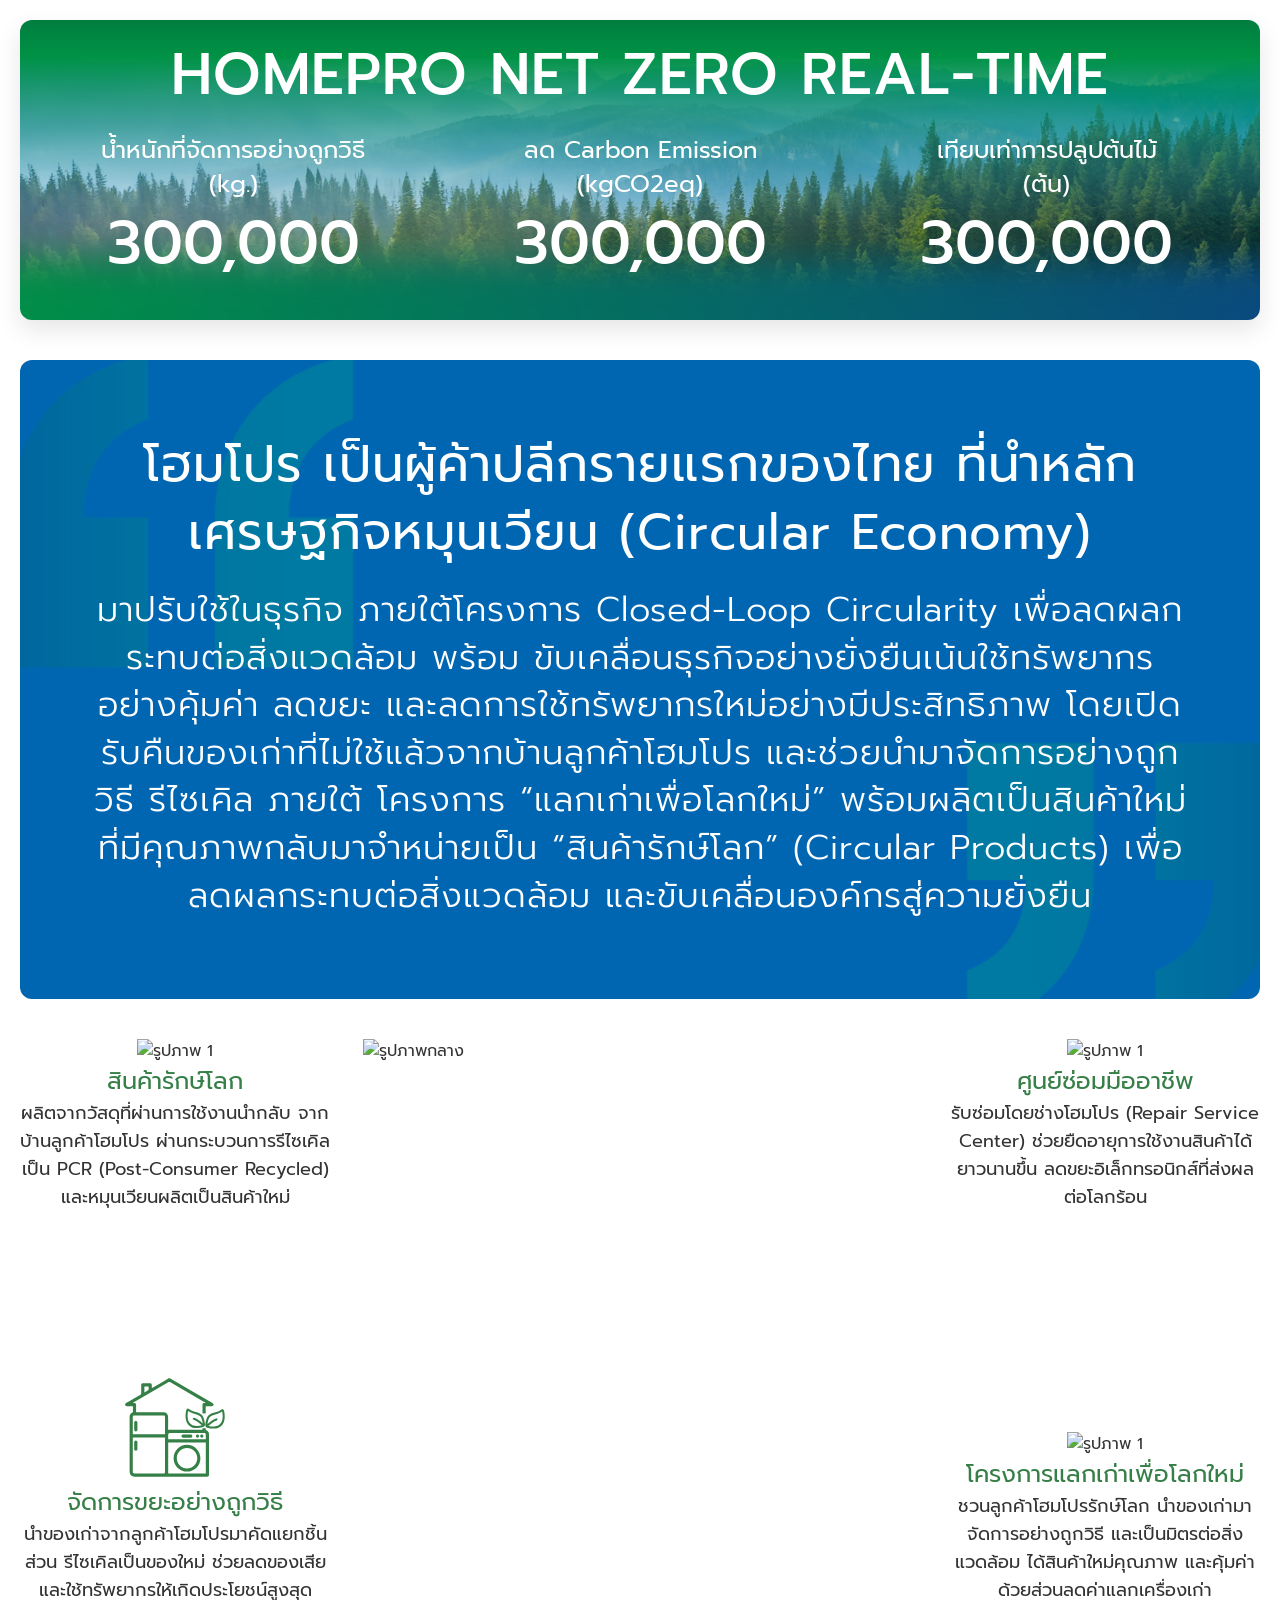
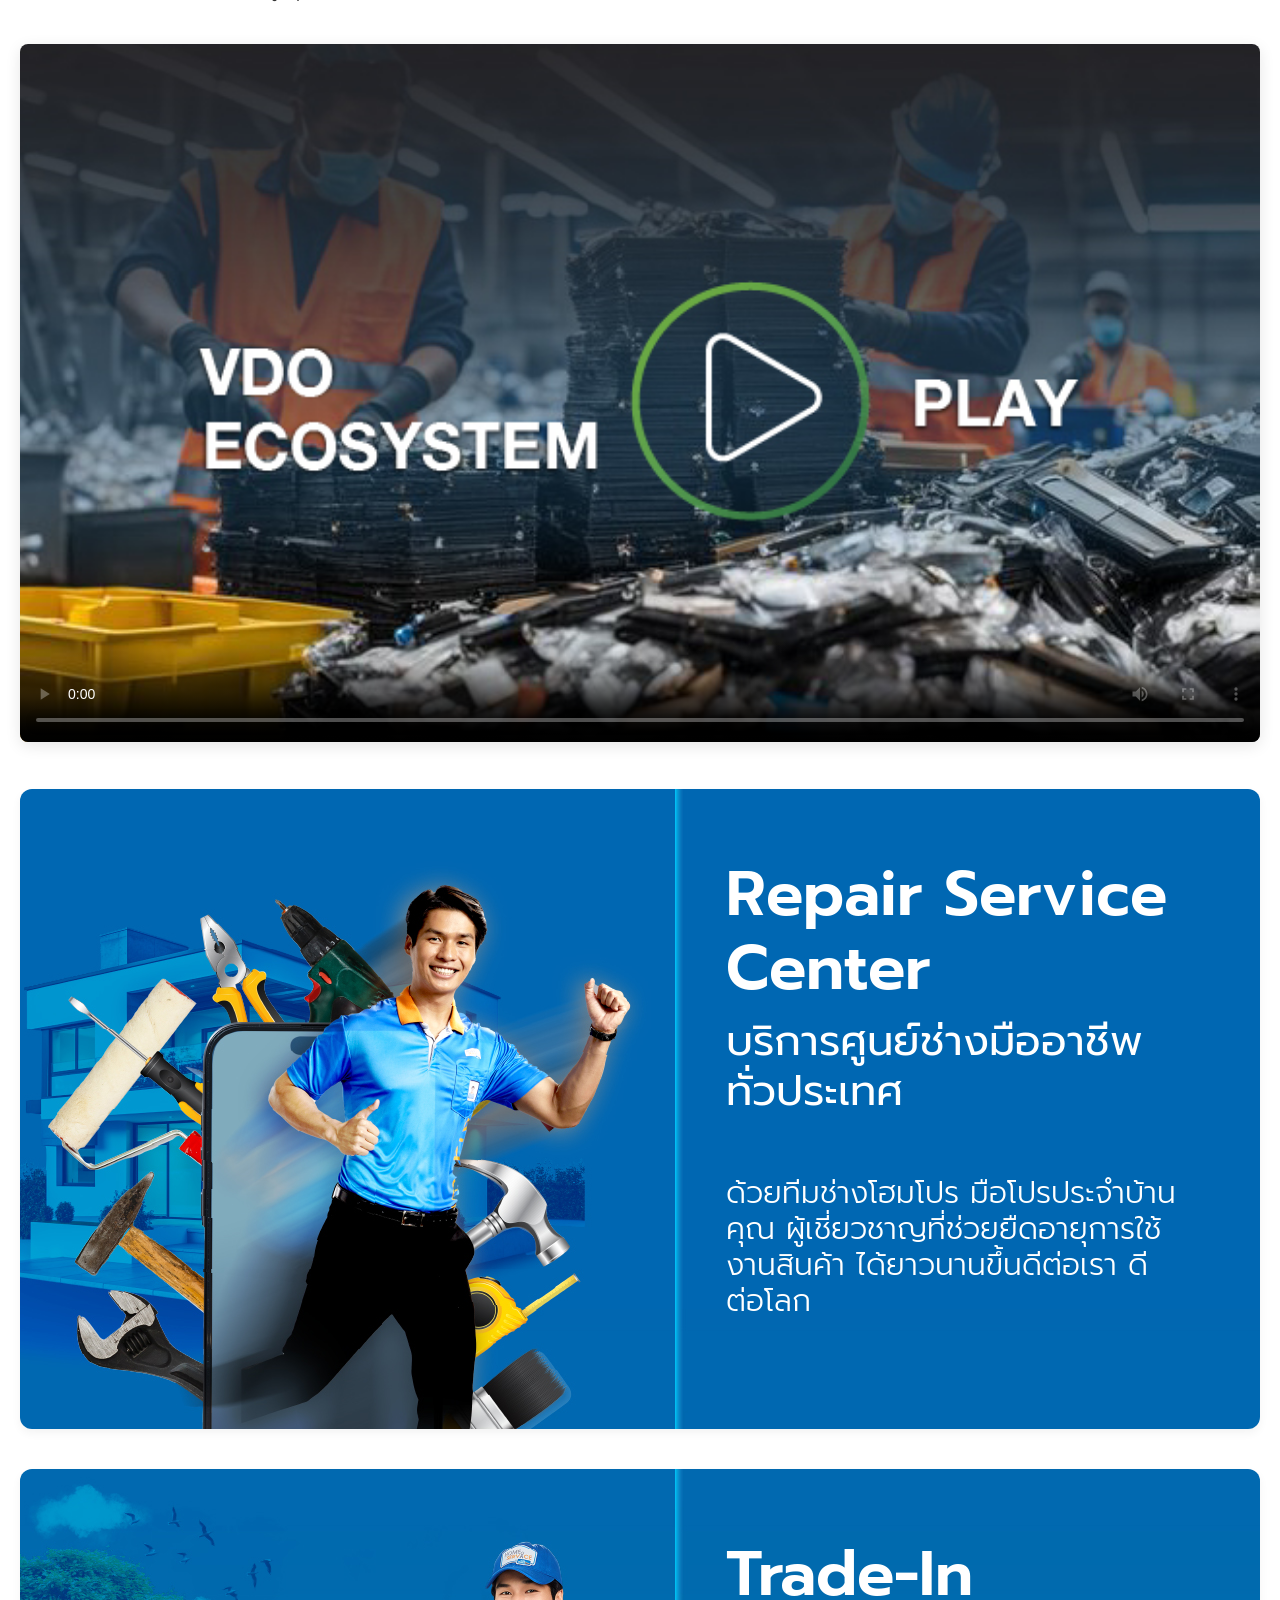
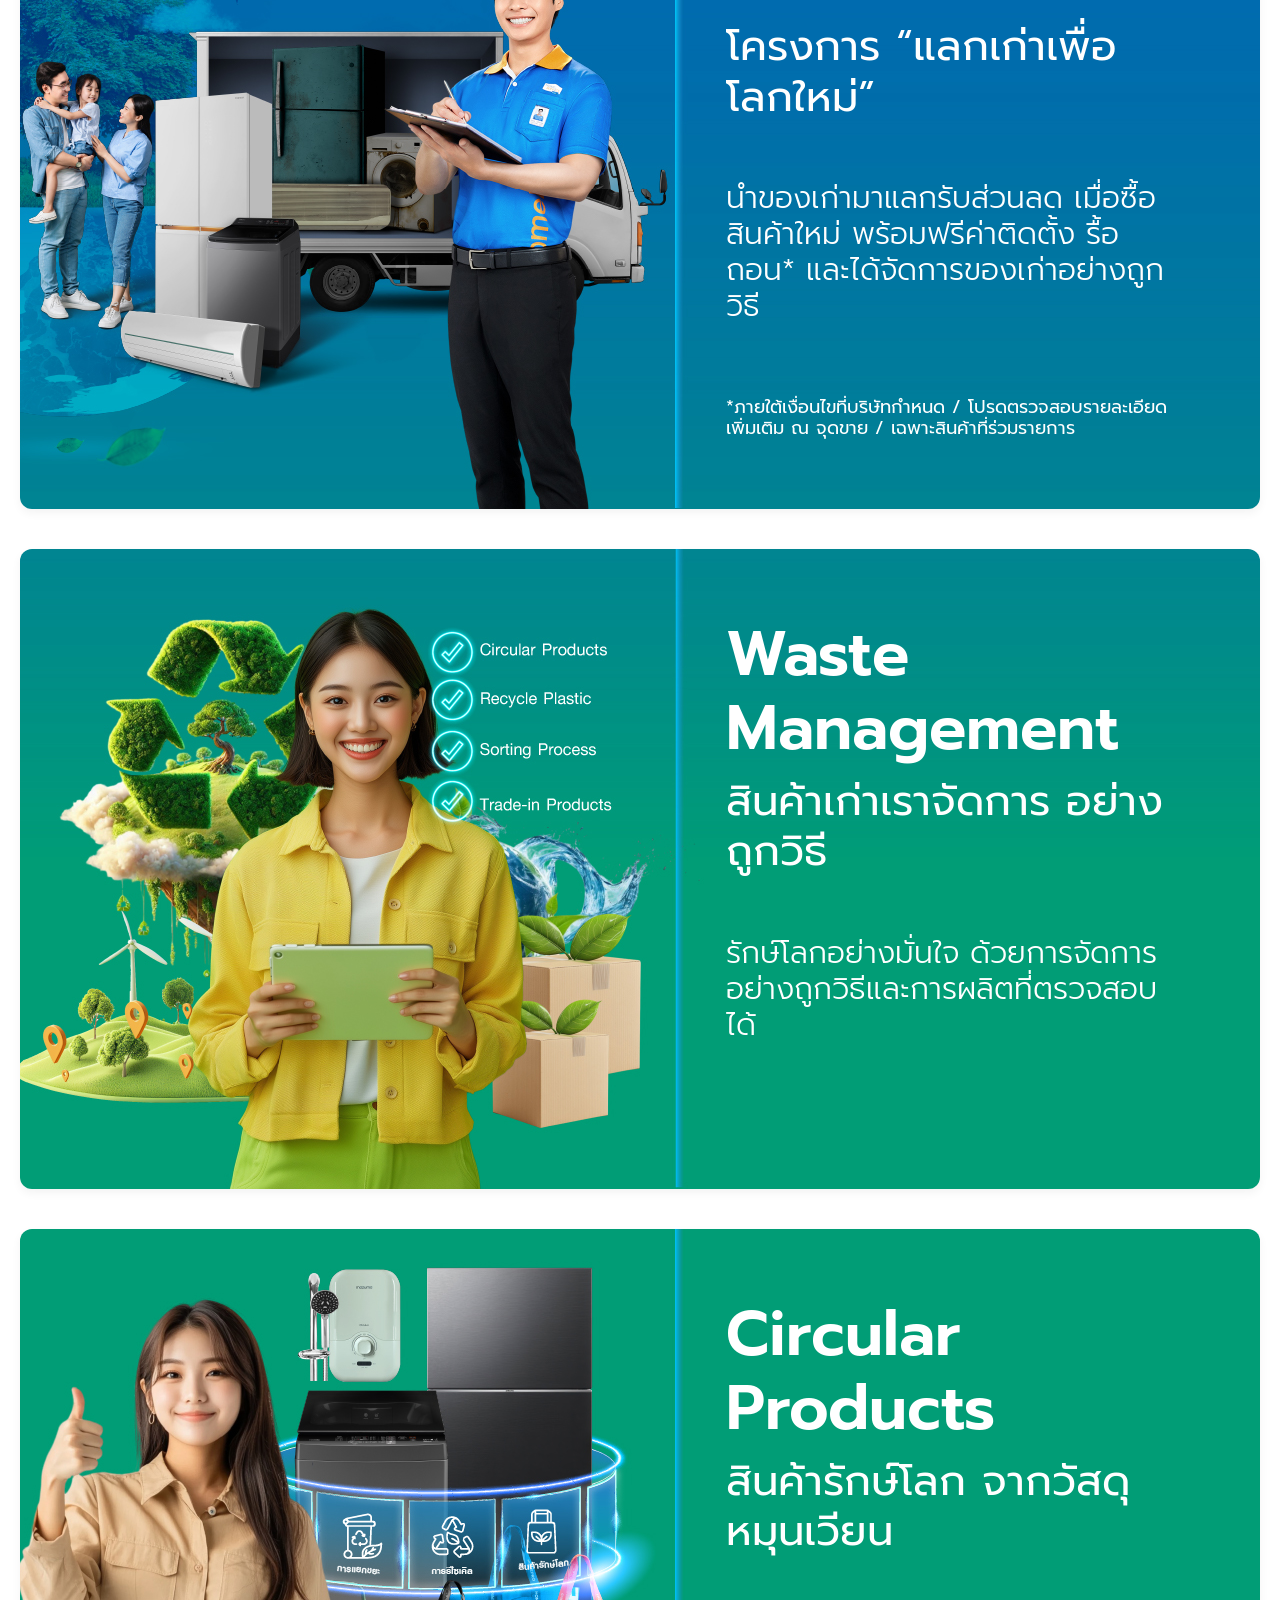
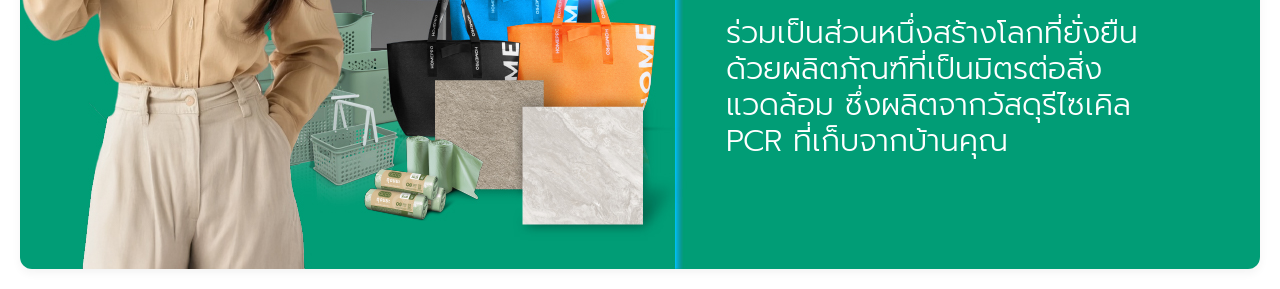
==== bk.html @ 8c9c13a5 "first commit" ====
<!DOCTYPE html>
<html lang="th">

<head>
    <meta charset="UTF-8">
    <meta name="viewport" content="width=device-width, initial-scale=1.0">
    <title>Circular Economy TH</title>
    <style>
        @font-face {
            font-family: 'Prompt';
            src: url('font/Prompt-Thin.ttf') format('truetype');
            font-weight: 100;
            font-style: normal;
        }

        @font-face {
            font-family: 'Prompt';
            src: url('font/Prompt-ThinItalic.ttf') format('truetype');
            font-weight: 100;
            font-style: italic;
        }

        @font-face {
            font-family: 'Prompt';
            src: url('font/Prompt-ExtraLight.ttf') format('truetype');
            font-weight: 200;
            font-style: normal;
        }

        @font-face {
            font-family: 'Prompt';
            src: url('font/Prompt-ExtraLightItalic.ttf') format('truetype');
            font-weight: 200;
            font-style: italic;
        }

        @font-face {
            font-family: 'Prompt';
            src: url('font/Prompt-Light.ttf') format('truetype');
            font-weight: 300;
            font-style: normal;
        }

        @font-face {
            font-family: 'Prompt';
            src: url('font/Prompt-LightItalic.ttf') format('truetype');
            font-weight: 300;
            font-style: italic;
        }

        @font-face {
            font-family: 'Prompt';
            src: url('font/Prompt-Regular.ttf') format('truetype');
            font-weight: 400;
            font-style: normal;
        }

        @font-face {
            font-family: 'Prompt';
            src: url('font/Prompt-Italic.ttf') format('truetype');
            font-weight: 400;
            font-style: italic;
        }

        @font-face {
            font-family: 'Prompt';
            src: url('font/Prompt-Medium.ttf') format('truetype');
            font-weight: 500;
            font-style: normal;
        }

        @font-face {
            font-family: 'Prompt';
            src: url('font/Prompt-MediumItalic.ttf') format('truetype');
            font-weight: 500;
            font-style: italic;
        }

        @font-face {
            font-family: 'Prompt';
            src: url('font/Prompt-SemiBold.ttf') format('truetype');
            font-weight: 600;
            font-style: normal;
        }

        @font-face {
            font-family: 'Prompt';
            src: url('font/Prompt-SemiBoldItalic.ttf') format('truetype');
            font-weight: 600;
            font-style: italic;
        }

        @font-face {
            font-family: 'Prompt';
            src: url('font/Prompt-Bold.ttf') format('truetype');
            font-weight: 700;
            font-style: normal;
        }

        @font-face {
            font-family: 'Prompt';
            src: url('font/Prompt-BoldItalic.ttf') format('truetype');
            font-weight: 700;
            font-style: italic;
        }

        @font-face {
            font-family: 'Prompt';
            src: url('font/Prompt-ExtraBold.ttf') format('truetype');
            font-weight: 800;
            font-style: normal;
        }

        @font-face {
            font-family: 'Prompt';
            src: url('font/Prompt-ExtraBoldItalic.ttf') format('truetype');
            font-weight: 800;
            font-style: italic;
        }

        @font-face {
            font-family: 'Prompt';
            src: url('font/Prompt-Black.ttf') format('truetype');
            font-weight: 900;
            font-style: normal;
        }

        @font-face {
            font-family: 'Prompt';
            src: url('font/Prompt-BlackItalic.ttf') format('truetype');
            font-weight: 900;
            font-style: italic;
        }

        /* Base Styles & Font */
        body {
            font-family: "Prompt", sans-serif;
            margin: 0;
            background-color: #fff;
            color: #333;
        }

        /* Global Container for Centering and Max Width */
        .global-container {
            max-width: 1280px;
            margin: 0 auto;
            padding: 20px;
            display: grid;
            gap: 40px;
        }

        /* General H2 Style (Applies to H2 elements) */
        h2 {
            color: #007bff;
            font-size: 2rem;
            margin-top: 0;
            border-bottom: 3px solid #007bff;
            padding-bottom: 10px;
            margin-bottom: 20px;
        }

        .section-1 {
            position: relative;
            height: 300px;
            border-radius: 12px;
            overflow: hidden;
            display: flex;
            align-items: center;
            justify-content: center;
            text-align: center;
            color: white;
            box-shadow: 0 10px 25px rgba(0, 0, 0, 0.1);
            transition: all 0.3s ease;
        }

        .section-1::before {
            content: '';
            position: absolute;
            top: 0;
            left: 0;
            width: 100%;
            height: 100%;
            background-image: url('./images/Desktop/1-baner.jpg');
            background-size: cover;
            background-position: center;
            z-index: 1;
        }

        /* Dark Overlay for Readability */
        .section-1::after {
            content: '';
            position: absolute;
            top: 0;
            left: 0;
            width: 100%;
            height: 100%;
            z-index: 2;
        }

        /* Content Positioning */
        .section-1-hero-content {
            position: relative;
            z-index: 3;
            max-width: 100%;
            width: 100%;
            display: flex;
            flex-direction: column;
            padding: 20px;
        }

        /* Row 1: Main Title Style (Desktop Base) */
        .section-1-hero-title {
            font-size: 58px;
            font-weight: 500;
            line-height: 1;
            margin: 0;
            letter-spacing: 1px;
        }

        .section-2 {
            position: relative;
            min-height: 400px;
            height: auto;
            border-radius: 12px;
            overflow: hidden;
            display: flex;
            align-items: center;
            justify-content: center;
            text-align: center;
            color: white;

        }

        .section-2::before {
            content: '';
            position: absolute;
            top: 0;
            left: 0;
            width: 100%;
            height: 100%;
            background-image: url('./images/Desktop/2-Introduction.jpg');
            background-size: cover;
            background-position: center;
            z-index: 1;
        }

        .section-2-hero-content {
            position: relative;
            z-index: 3;
            display: flex;
            flex-direction: column;
            padding: 70px;
            gap: 20px;
        }

        .section-2-title {
            font-size: 50px;
            font-weight: 400;
            line-height: 68px;
            margin: 0 0 0 0;
            letter-spacing: 1px;
        }

        .section-2-content {
            font-size: 34px;
            font-weight: 300;
            line-height: 1.4;
            margin: 0 0 10px 0;
            letter-spacing: 1px;
        }

        /* Row 2: Boxes Container */
        .box-container {
            display: flex;
            justify-content: space-between;
            gap: 20px;
            margin-top: 15px;
        }

        /* New Wrapper for the top two text lines (Default: block) */
        .box-header-row {
            /* Default display is block, so p tags inside stack naturally on desktop */
            margin-bottom: 5px;
        }

        /* Individual Box Style */
        .info-box {
            flex: 1;
            padding: 15px;
            border-radius: 8px;
            text-align: center;
        }

        /* Text Style for Box Headers (Desktop Base) */
        .box-text {
            font-size: 24px;
            font-weight: 400;
            margin: 0;
            line-height: 1.4;
            text-align: center;
        }

        /* Text Style for Large Numbers (Desktop Base) */
        .large-number {
            font-size: 60px;
            font-weight: 500;
            line-height: 1.2;
            margin-top: 5px;
        }


        /* --- SECTION 3: Circularity Grid --- */
        .section-3 {
            display: grid;
            grid-template-columns: 0.5fr 1fr 0.5fr;

        }

        .section-3 .section-3-main-side {
            display: flex;
            flex-direction: column;
            justify-content: space-between;
        }

        .section-3 .section-3-main-center {
            justify-content: center;
            display: grid;
            align-items: center;
        }

        .section-3 .section-3-main-center img {
            width: 555px;
            height: 565.33px;
        }

        .section-3 .section-3-box-content {
            text-align: center;
        }

        .section-3 .section-3-box-content img {
            width: 100px;
        }

        .section-3 .section-3-box-content .text-title {
            color: #367F47;
            margin: 0;
            font-size: 24px;
        }

        .section-3 .section-3-box-content .text-content {
            font-size: 18px;
            margin: 0;
        }

        /* --- SECTION 4: VIDEO EMBED (content-section-3 in original) --- */
        .content-section-3 {
            border-radius: 12px;

            text-align: center;
        }

        .video-wrapper {
            position: relative;
            width: 100%;
            /* padding-bottom: 56.25%; */
            /* height: 0; */
            height: 99%;
            overflow: hidden;
            border-radius: 8px;
            box-shadow: 0 4px 15px rgba(0, 0, 0, 0.1);
        }

        .section-half-grid {
            position: relative;
            background-color: #ffffff;
            border-radius: 12px;
            box-shadow: 0 4px 10px rgba(0, 0, 0, 0.05);
            padding: 3rem 5rem;
            display: flex;
            min-height: 350px;
            height: 640px;
            gap: 20px;
        }

        .section-half-grid.bg-repair {
            background-image: url('/images/Desktop/5-Repair\ Service.jpg');
            background-size: cover;
            background-position: center;
            box-sizing: border-box;
        }

        .section-half-grid.bg-tradein {
            background-image: url('/images/Desktop/6-Trade-in.jpg');
            background-size: cover;
            background-position: center;
            box-sizing: border-box;
        }

        .section-half-grid.bg-waste {
            background-image: url('/images/Desktop/7-Waste-management.jpg');
            background-size: cover;
            background-position: center;
            box-sizing: border-box;
        }

        .section-half-grid.bg-circular {
            background-image: url('/images/Desktop/8-Circular\ products.jpg');
            background-size: cover;
            background-position: center;
            box-sizing: border-box;
        }

        .half-left-empty {
            flex: 4;
            border-radius: 8px;
        }

        .half-right-content {
            flex: 3;
            display: flex;
            flex-direction: column;
            justify-content: flex-start;
            align-items: flex-start;
            text-align: left;
            padding: 15px 0;
            position: relative;
        }

        .half-right-content .bottom-position {
            position: absolute;
            bottom: 1rem;
            font-size: 18px;
        }

        .half-right-content p {
            margin: 0;
            line-height: 1.2;
            color: #ffffff;
            padding: 5px 0;
        }

        .text-line-1 {
            font-size: 62px;
            color: #007bff;
            font-weight: 600;
        }

        .text-line-2 {
            font-size: 42px;
            /* 42px */
            color: #333;
        }

        .text-line-3 {
            font-size: 30px;
            font-weight: 300;
            color: #6c757d;
            margin-top: 3rem !important;
        }



        /* --- RESPONSIVE ADJUSTMENTS START --- */

        /* 1. Tablet Adjustments (<= 1024px) */
        @media (max-width: 1024px) {

            /* Section 1 */
            .section-1 {
                height: 350px;
            }

            .section-1-hero-title {
                font-size: 32pt;
            }

            .info-box .box-header-row .box-text {
                font-size: 15pt;
            }

            .box-container {
                gap: 10px;
            }

            .box-text {
                font-size: 1.1rem;
            }

            .large-number {
                font-size: 3rem;
            }

            /* Section 2 Tablet adjustments */
            .section-2-title {
                font-size: 2.5rem;
                line-height: 1.3
            }

            .section-2-content {
                font-size: 1.5rem;
                /* Reduced for tablet */
            }

            .section-3 .section-3-main-center img {
                width: 390pt;
                height: auto;
            }

            .section-half-grid {
                padding: 1rem 2rem;
            }

            /* Section 2, 3, 4 titles */
            h2 {
                font-size: 1.8rem;
            }
        }

        /* 2. Mobile Adjustments (<= 768px) */
        @media (max-width: 768px) {
            .global-container {
                padding: 0;
                gap: 10px;
            }

            .section-1 {
                height: auto;
                padding: 30px 0;
                border-radius: 0;
            }

            .section-1::before {
                background-image: url('./images/Mobile/01-Hp\ Net\ zero.jpg');
            }

            .section-1-hero-title {
                font-size: 32pt;
                margin-bottom: 20px;
            }

            .box-container {
                flex-direction: column;
                gap: 15px;
                padding: 0 10px;
            }

            .info-box {
                padding: 15px 20px;
                text-align: left;
            }

            .info-box .box-header-row {
                justify-content: center;
                display: flex;
                flex-wrap: nowrap;
                margin-bottom: 5px;
            }

            .info-box .box-header-row .box-text {
                display: inline;
                margin-right: 5px;
                font-size: 18pt;
            }


            .box-text {
                font-size: 1rem;
            }

            .large-number {
                font-size: 2.5rem;
                line-height: 1.1;
            }

            .content-section-2 {
                flex-direction: column-reverse;
                padding: 30px 15px;
            }

            .section-2 {
                min-height: auto;
                height: auto;
                padding: 30px 0;
                border-radius: 0;
            }

            .section-2::before {
                background-image: url('./images/Mobile/02-โฮมโปร\ เป็นผู้ค้าปลีก.jpg');
            }

            .section-2-hero-content {
                padding: 0 20px;
            }

            .section-2-title {
                font-size: 23pt;
            }

            .section-2-content {
                font-size: 16pt;
                line-height: 30pt;
            }

            .section-3 {
                grid-template-columns: 1fr;
                gap: 1rem;
            }

            .column-2 {
                order: -1;
            }

            .column-1 {
                order: 0;
                gap: 1rem;
            }

            .column-3 {
                order: 1;
                gap: 1rem;

            }

            .section-3-box-content {
                display: flex;
            }

            .section-3 .section-3-box-content {
                text-align: left;
                gap: 1.5rem;
            }

            .video-wrapper {
                border-radius: 0;
            }


            h2 {
                font-size: 1.5rem;
            }


            .section-half-grid {
                flex-direction: column;
                min-height: auto;
                height: auto;
                border-radius: 0;
                height: 390pt;
                box-sizing: border-box;
                padding: 20px;
            }

            .half-left-empty {
                display: none;
                /* Hide empty column on mobile */
            }

            .half-right-content {
                flex: unset;
                align-items: center;
                text-align: center;
                padding: 0;
                height: 100%;
            }

            .half-right-content .bottom-position {
                font-size: 10pt;
                text-align: left;
                width: 70%;
                left: 0;
            }

            .section-half-grid .text-line-1 {
                font-size: 28pt;
            }

            .section-half-grid .text-line-2 {
                font-size: 18pt;
            }

            .section-half-grid .text-line-3 {
                font-size: 14pt;
                margin-top: 0 !important;
            }

            .section-3 .section-3-main-center img {
                width: 95vw;
                height: auto;
            }

            .section-half-grid.bg-repair {
                background-image: url('/images/Mobile/05-repair service.jpg');
                background-size: cover;
                background-position: center;
                box-sizing: border-box;
            }

            .section-half-grid.bg-tradein {
                background-image: url('/images/Mobile/06-trade-in.jpg');
                background-size: cover;
                background-position: center;
                box-sizing: border-box;
            }

            .section-half-grid.bg-waste {
                background-image: url('/images/Mobile/07-waste\ management.jpg');
                background-size: cover;
                background-position: center;
                box-sizing: border-box;
            }

            .section-half-grid.bg-circular {
                background-image: url('/images/Mobile/08-circular\ products.jpg');
                background-size: cover;
                background-position: center;
                box-sizing: border-box;
            }
        }
    </style>
</head>

<body>
    <div class="global-container">

        <section class="section-1">
            <div class="section-1-hero-content">
                <h1 class="section-1-hero-title">
                    HOMEPRO NET ZERO REAL-TIME
                </h1>

                <div class="box-container">
                    <div class="info-box">
                        <div class="box-header-row">
                            <p class="box-text">น้ำหนักที่จัดการอย่างถูกวิธี</p>
                            <p class="box-text">(kg.)</p>
                        </div>
                        <p class="box-text large-number">
                            300,000</p>
                    </div>
                    <div class="info-box">
                        <div class="box-header-row">
                            <p class="box-text">ลด Carbon Emission</p>
                            <p class="box-text">(kgCO2eq)</p>
                        </div>
                        <p class="box-text large-number">
                            300,000</p>
                    </div>
                    <div class="info-box">
                        <div class="box-header-row">
                            <p class="box-text">เทียบเท่าการปลูปต้นไม้</p>
                            <p class="box-text">(ต้น)</p>
                        </div>
                        <p class="box-text large-number">
                            300,000</p>
                    </div>
                </div>
            </div>
        </section>

        <section class="section-2">
            <div class="section-2-hero-content">
                <h1 class="section-2-title">
                    โฮมโปร เป็นผู้ค้าปลีกรายแรกของไทย ที่นำหลักเศรษฐกิจหมุนเวียน (Circular Economy)
                </h1>

                <div class="section-2-content">
                    มาปรับใช้ในธุรกิจ ภายใต้โครงการ Closed-Loop Circularity เพื่อลดผลกระทบต่อสิ่งแวดล้อม พร้อม
                    ขับเคลื่อนธุรกิจอย่างยั่งยืนเน้นใช้ทรัพยากรอย่างคุ้มค่า ลดขยะ
                    และลดการใช้ทรัพยากรใหม่อย่างมีประสิทธิภาพ โดยเปิดรับคืนของเก่าที่ไม่ใช้แล้วจากบ้านลูกค้าโฮมโปร
                    และช่วยนำมาจัดการอย่างถูกวิธี รีไซเคิล ภายใต้ โครงการ “แลกเก่าเพื่อโลกใหม่” พร้อมผลิตเป็นสินค้าใหม่
                    ที่มีคุณภาพกลับมาจำหน่ายเป็น “สินค้ารักษ์โลก” (Circular Products) เพื่อลดผลกระทบต่อสิ่งแวดล้อม
                    และขับเคลื่อนองค์กรสู่ความยั่งยืน
                </div>
            </div>
        </section>

        <section class="section-3">
            <div class="section-3-main-side column-1">
                <div class="section-3-box-content">
                    <img src="https://freesvg.org/img/eco_gsangri4_green_house_2.png" alt="รูปภาพ 1">
                    <div>
                        <p class="text-title">สินค้ารักษ์โลก</p>
                        <p class="text-content">ผลิตจากวัสดุที่ผ่านการใช้งานนำกลับ จากบ้านลูกค้าโฮมโปร
                            ผ่านกระบวนการรีไซเคิล
                            เป็น PCR
                            (Post-Consumer Recycled) และหมุนเวียนผลิตเป็นสินค้าใหม่</p>
                    </div>
                </div>
                <div class="section-3-box-content">
                    <img src="/images/Desktop/circle_icon01.svg" alt="รูปภาพ 1">
                    <div>
                        <p class="text-title">จัดการขยะอย่างถูกวิธี</p>
                        <p class="text-content">นำของเก่าจากลูกค้าโฮมโปรมาคัดแยกชิ้นส่วน รีไซเคิลเป็นของใหม่
                            ช่วยลดของเสีย
                            และใช้ทรัพยากรให้เกิดประโยชน์สูงสุด</p>
                    </div>
                </div>
            </div>
            <div class="section-3-main-center column-2">
                <img src="https://png.pngtree.com/png-clipart/20230807/original/pngtree-vector-design-of-environmentallyfriendly-arrow-cycle-in-green-isolated-on-a-white-background-vector-picture-image_10080421.png"
                    alt="รูปภาพกลาง">
            </div>
            <div class="section-3-main-side column-3">
                <div class="section-3-box-content">
                    <img src="https://freesvg.org/img/eco_gsangri4_green_house_2.png" alt="รูปภาพ 1">
                    <div>
                        <p class="text-title">ศูนย์ซ่อมมืออาชีพ</p>
                        <p class="text-content">
                            รับซ่อมโดยช่างโฮมโปร (Repair Service Center)
                            ช่วยยืดอายุการใช้งานสินค้าได้ยาวนานขึ้น
                            ลดขยะอิเล็กทรอนิกส์ที่ส่งผลต่อโลกร้อน
                        </p>
                    </div>
                </div>
                <div class="section-3-box-content">
                    <img src="https://freesvg.org/img/eco_gsangri4_green_house_2.png" alt="รูปภาพ 1">
                    <div>
                        <p class="text-title">โครงการแลกเก่าเพื่อโลกใหม่</p>
                        <p class="text-content">ชวนลูกค้าโฮมโปรรักษ์โลก นำของเก่ามาจัดการอย่างถูกวิธี
                            และเป็นมิตรต่อสิ่งแวดล้อม
                            ได้สินค้าใหม่คุณภาพ และคุ้มค่าด้วยส่วนลดค่าแลกเครื่องเก่า</p>
                    </div>
                </div>
            </div>
        </section>

        <section class="content-section-3">
            <div class="video-wrapper">
                <video controls poster="images/Desktop/04-vdo.jpg" width="100%">
                    <source src="/video/Revise Loop 1.mp4" type="video/mp4">
                </video>
            </div>
        </section>


        <section class="section-half-grid bg-repair">
            <div class="half-left-empty">
            </div>
            <div class="half-right-content">
                <p class="text-line-1">Repair Service Center</p>
                <p class="text-line-2">บริการศูนย์ช่างมืออาชีพ ทั่วประเทศ</p>
                <p class="text-line-3">ด้วยทีมช่างโฮมโปร มือโปรประจำบ้านคุณ ผู้เชี่ยวชาญที่ช่วยยืดอายุการใช้งานสินค้า
                    ได้ยาวนานขึ้นดีต่อเรา ดีต่อโลก</p>
            </div>
        </section>

        <section class="section-half-grid bg-tradein">
            <div class="half-left-empty">
            </div>
            <div class="half-right-content">
                <p class="text-line-1">Trade-In</p>
                <p class="text-line-2">โครงการ “แลกเก่าเพื่อโลกใหม่”</p>
                <p class="text-line-3">นำของเก่ามาแลกรับส่วนลด เมื่อซื้อสินค้าใหม่ พร้อมฟรีค่าติดตั้ง รื้อถอน*
                    และได้จัดการของเก่าอย่างถูกวิธี
                </p>
                <p class="bottom-position">*ภายใต้เงื่อนไขที่บริษัทกำหนด / โปรดตรวจสอบรายละเอียดเพิ่มเติม ณ จุดขาย /
                    เฉพาะสินค้าที่ร่วมรายการ</p>
            </div>

        </section>

        <a href="##" style="text-decoration: none;">
            <section class="section-half-grid bg-waste">
                <div class="half-left-empty"> </div>
                <div class="half-right-content">
                    <p class="text-line-1">Waste Management</p>
                    <p class="text-line-2">สินค้าเก่าเราจัดการ อย่างถูกวิธี</p>
                    <p class="text-line-3">รักษ์โลกอย่างมั่นใจ ด้วยการจัดการ อย่างถูกวิธีและการผลิตที่ตรวจสอบได้</p>
                </div>
            </section>
        </a>

        <section class="section-half-grid bg-circular">
            <div class="half-left-empty">
            </div>
            <div class="half-right-content">
                <p class="text-line-1">Circular Products</p>
                <p class="text-line-2">สินค้ารักษ์โลก จากวัสดุหมุนเวียน</p>
                <p class="text-line-3">ร่วมเป็นส่วนหนึ่งสร้างโลกที่ยั่งยืน ด้วยผลิตภัณฑ์ที่เป็นมิตรต่อสิ่งแวดล้อม
                    ซึ่งผลิตจากวัสดุรีไซเคิล PCR ที่เก็บจากบ้านคุณ</p>
            </div>
        </section>

    </div>
</body>

</html>
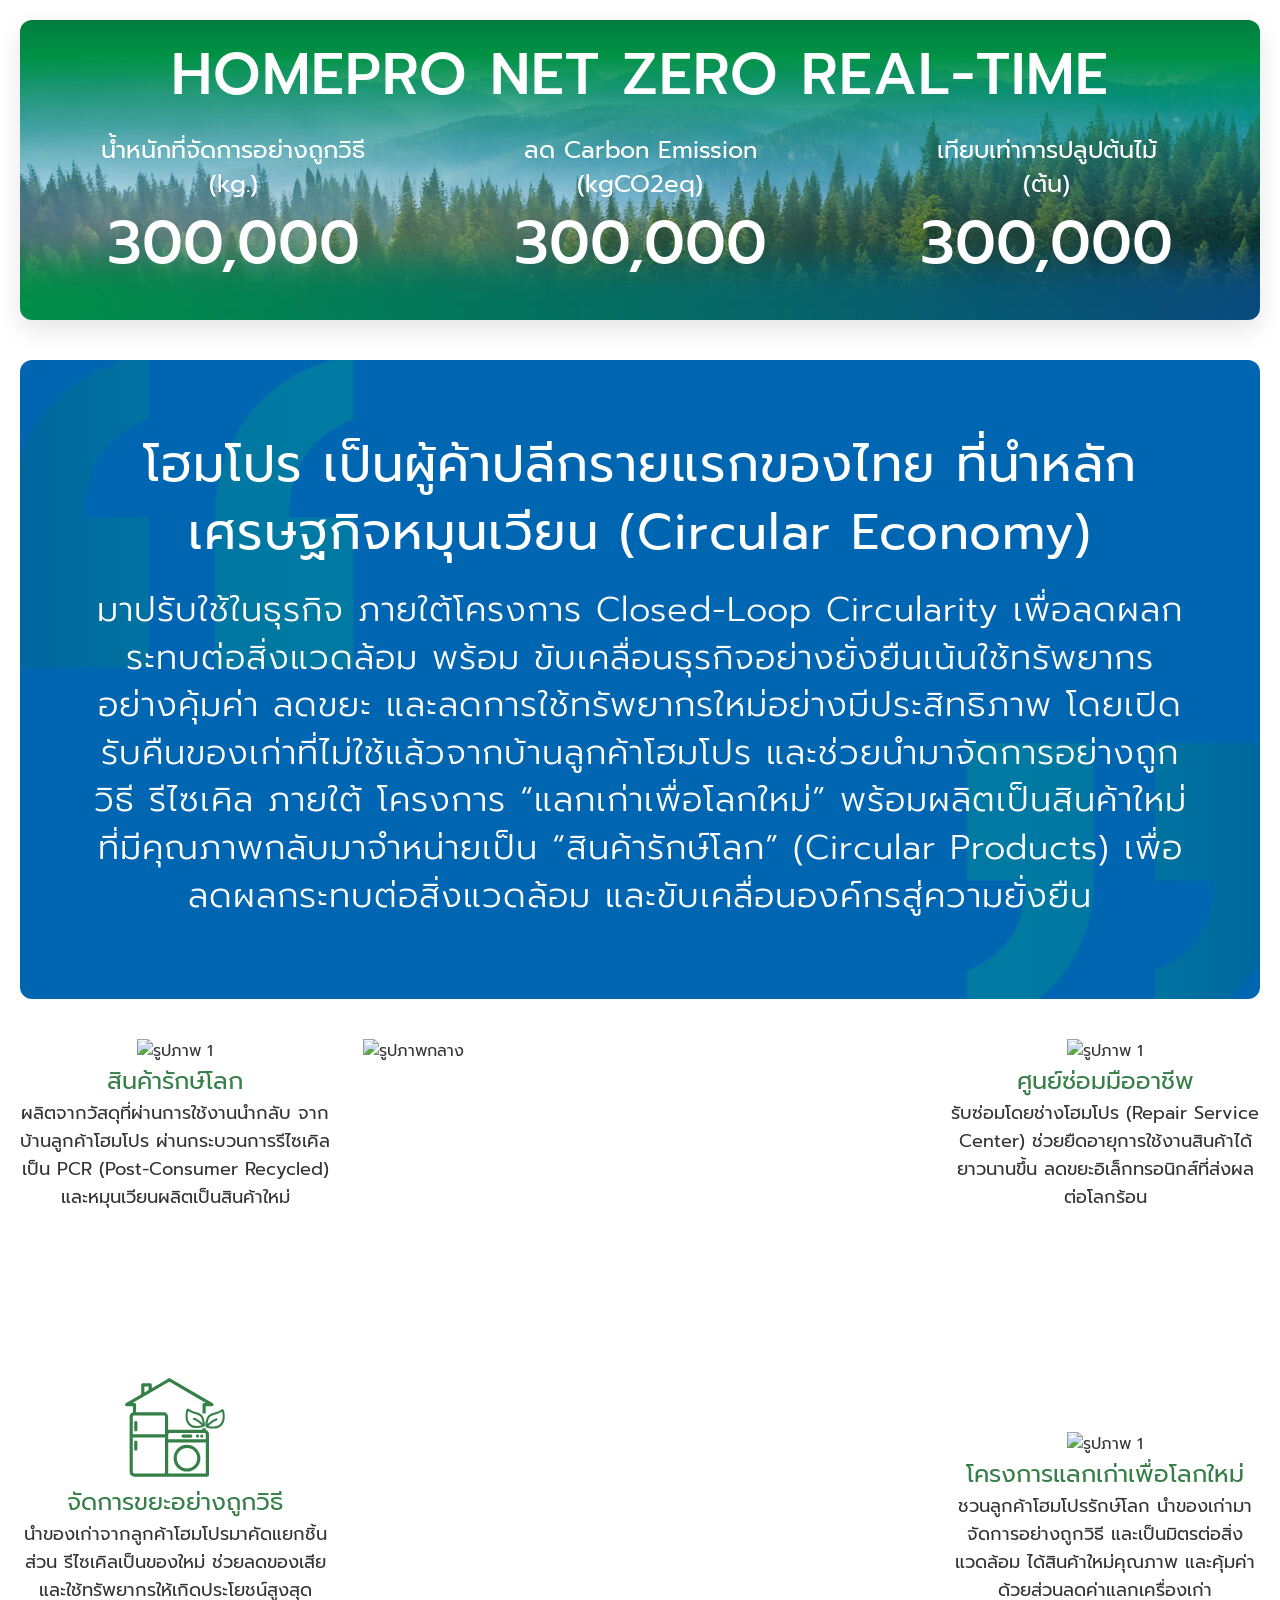
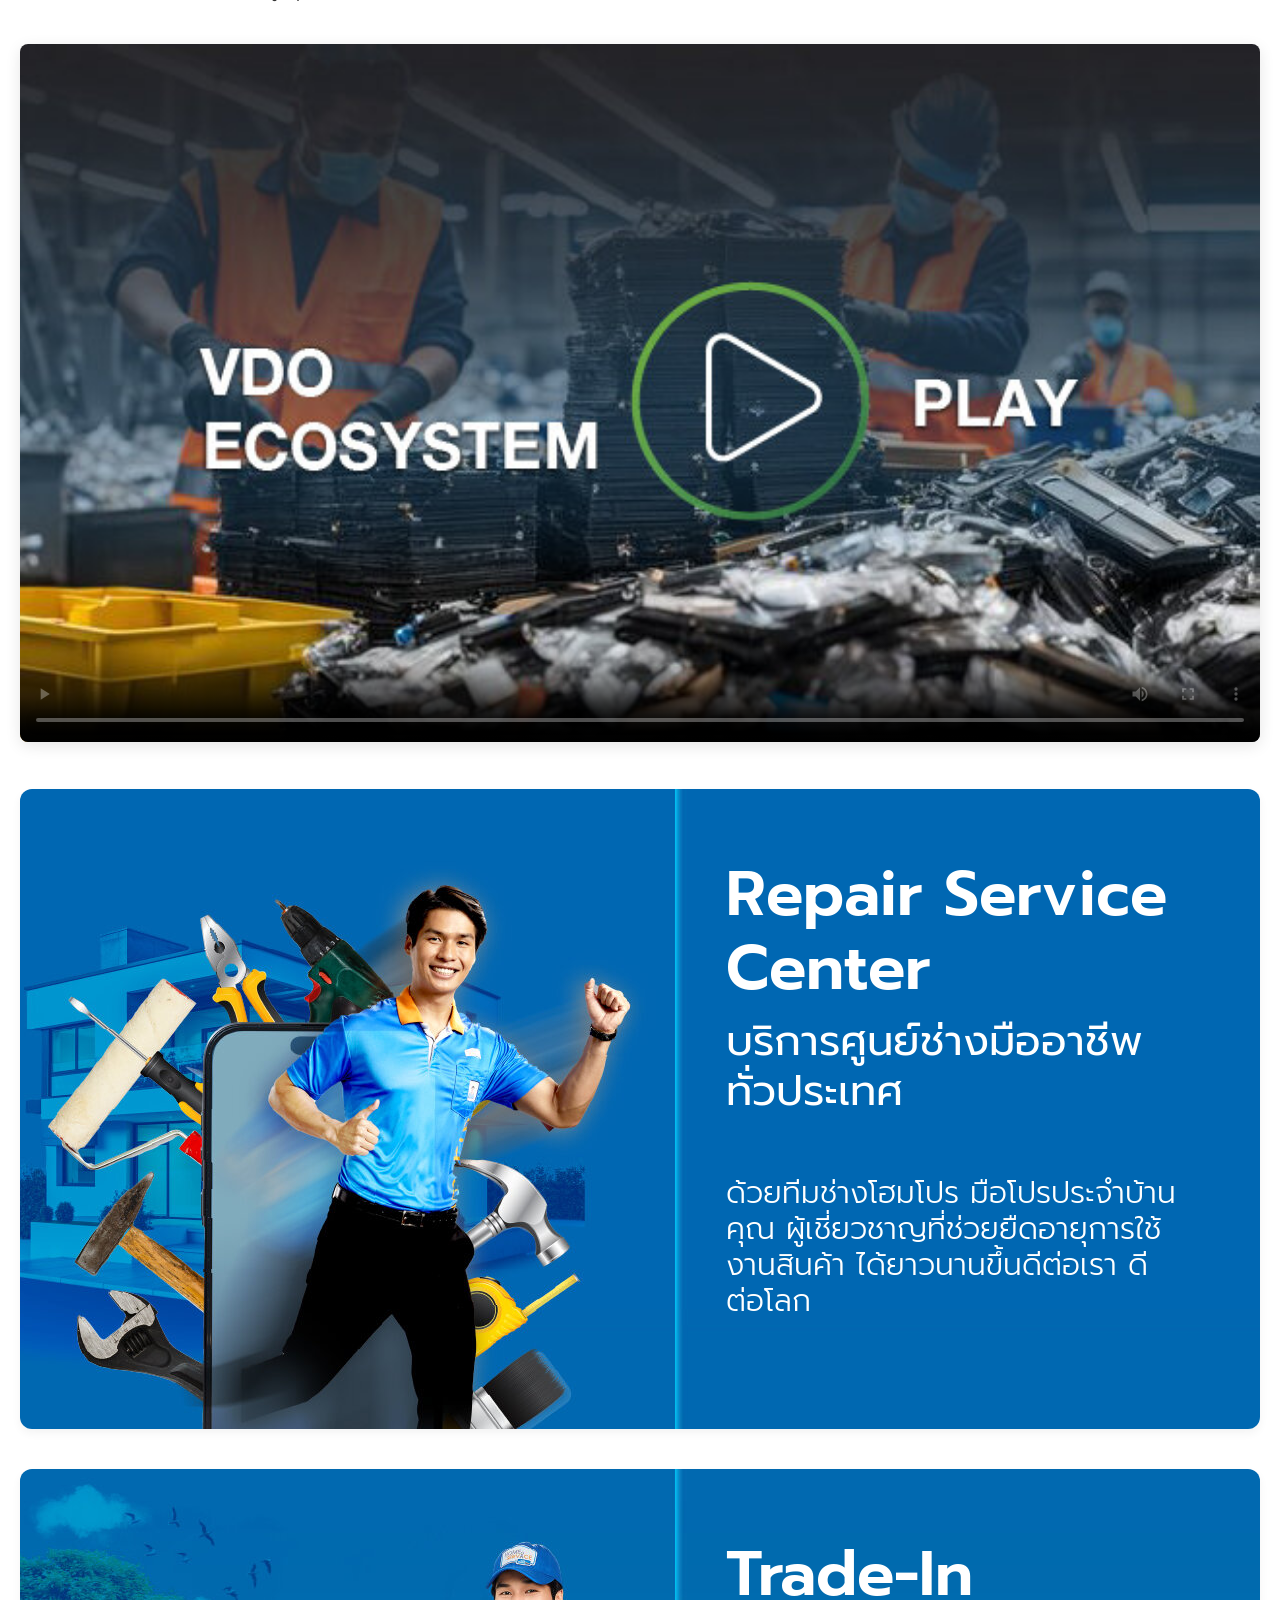
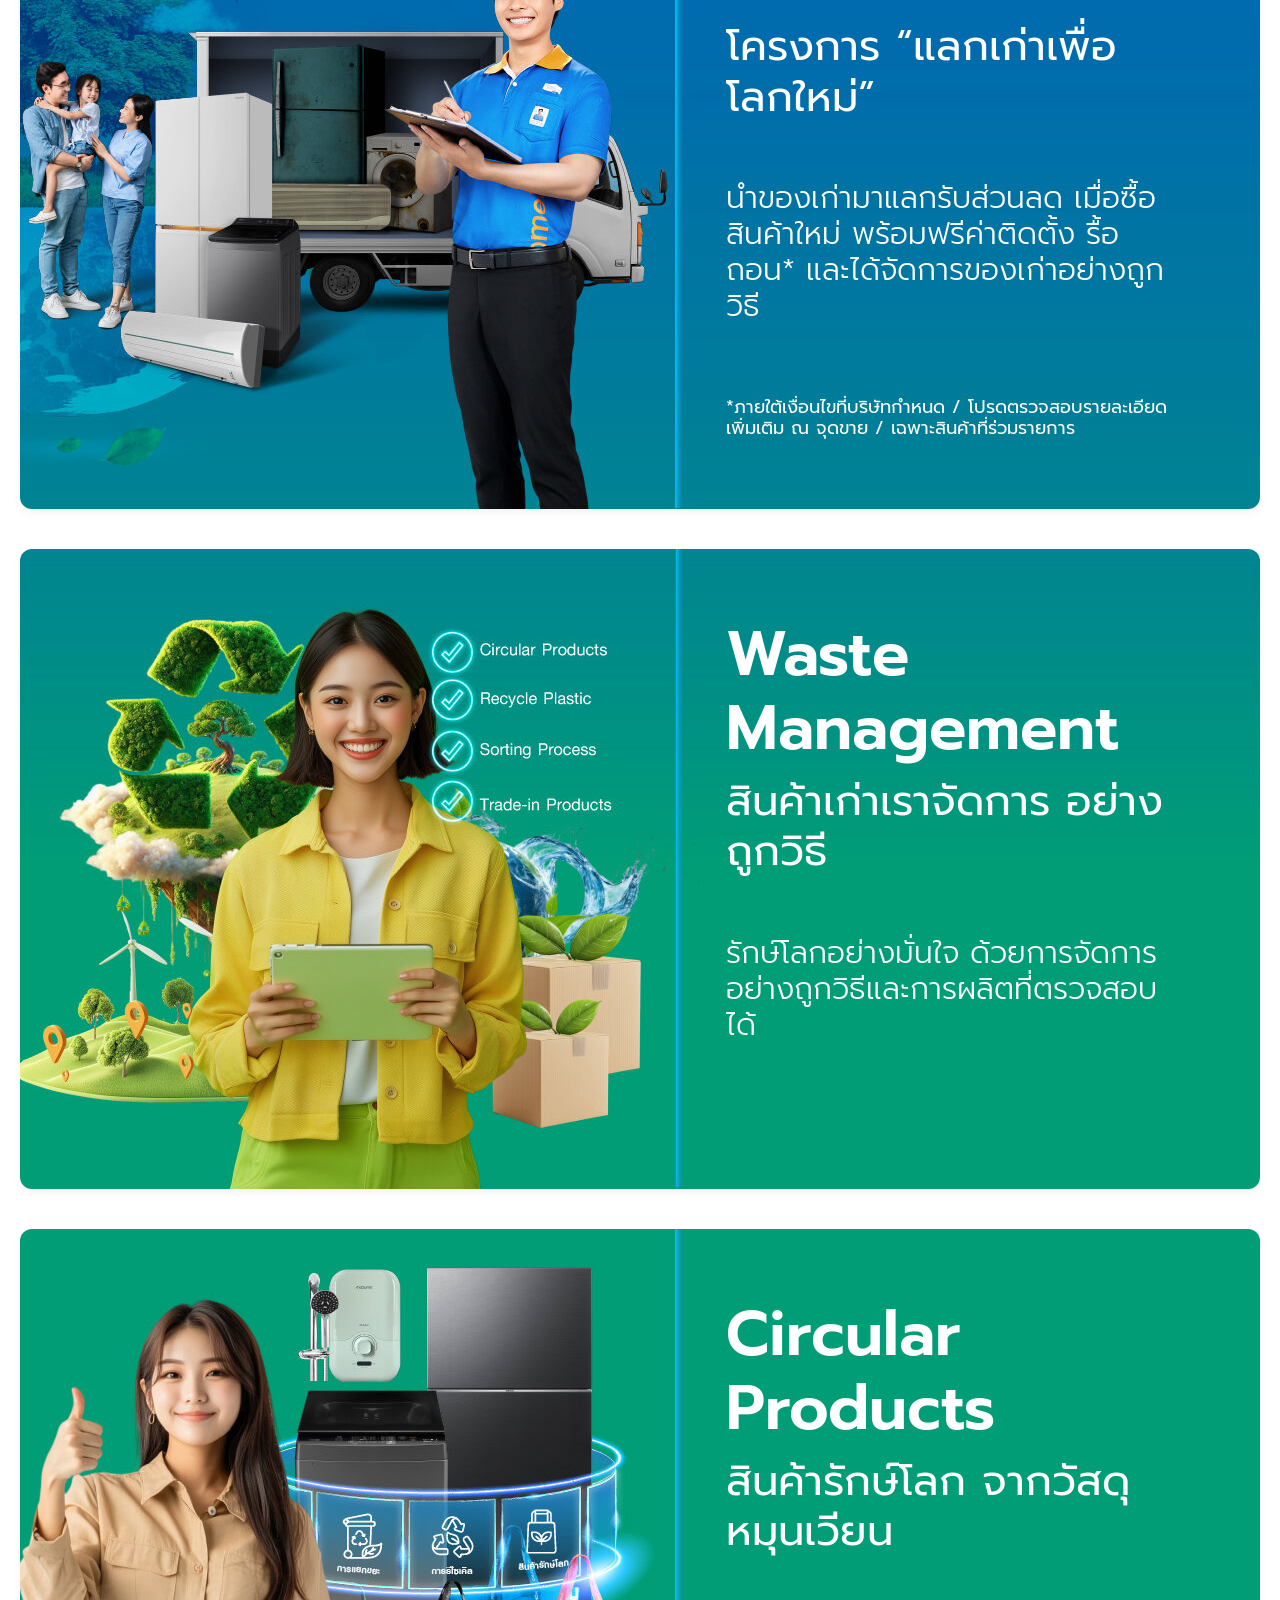
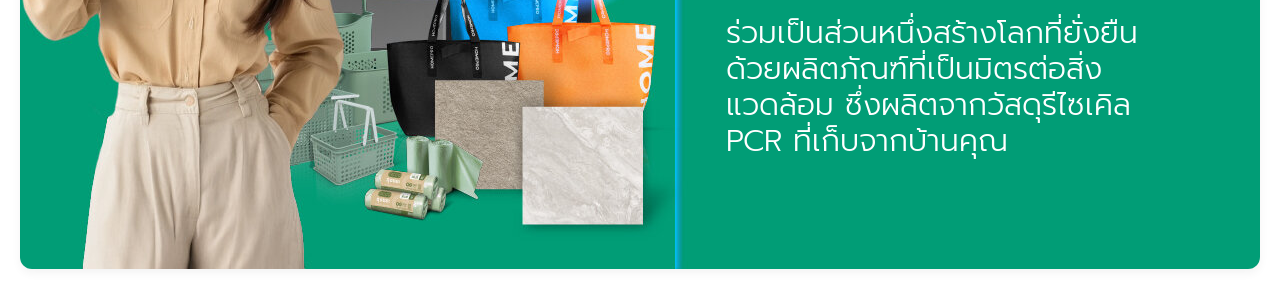
==== commit a907c36c: "refactor: Convert CSS font size and dimension units from `pt` to `px`." ====
--- a/bk.html
+++ b/bk.html
@@ -471,11 +471,11 @@
             }
 
             .section-1-hero-title {
-                font-size: 32pt;
+                font-size: 32px;
             }
 
             .info-box .box-header-row .box-text {
-                font-size: 15pt;
+                font-size: 15px;
             }
 
             .box-container {
@@ -502,7 +502,7 @@
             }
 
             .section-3 .section-3-main-center img {
-                width: 390pt;
+                width: 390px;
                 height: auto;
             }
 
@@ -534,7 +534,7 @@
             }
 
             .section-1-hero-title {
-                font-size: 32pt;
+                font-size: 32px;
                 margin-bottom: 20px;
             }
 
@@ -559,7 +559,7 @@
             .info-box .box-header-row .box-text {
                 display: inline;
                 margin-right: 5px;
-                font-size: 18pt;
+                font-size: 18px;
             }
 
 
@@ -593,12 +593,12 @@
             }
 
             .section-2-title {
-                font-size: 23pt;
+                font-size: 23px;
             }
 
             .section-2-content {
-                font-size: 16pt;
-                line-height: 30pt;
+                font-size: 16px;
+                line-height: 30px;
             }
 
             .section-3 {
@@ -645,7 +645,7 @@
                 min-height: auto;
                 height: auto;
                 border-radius: 0;
-                height: 390pt;
+                height: 390px;
                 box-sizing: border-box;
                 padding: 20px;
             }
@@ -664,22 +664,22 @@
             }
 
             .half-right-content .bottom-position {
-                font-size: 10pt;
+                font-size: 10px;
                 text-align: left;
                 width: 70%;
                 left: 0;
             }
 
             .section-half-grid .text-line-1 {
-                font-size: 28pt;
+                font-size: 28px;
             }
 
             .section-half-grid .text-line-2 {
-                font-size: 18pt;
+                font-size: 18px;
             }
 
             .section-half-grid .text-line-3 {
-                font-size: 14pt;
+                font-size: 14px;
                 margin-top: 0 !important;
             }
 
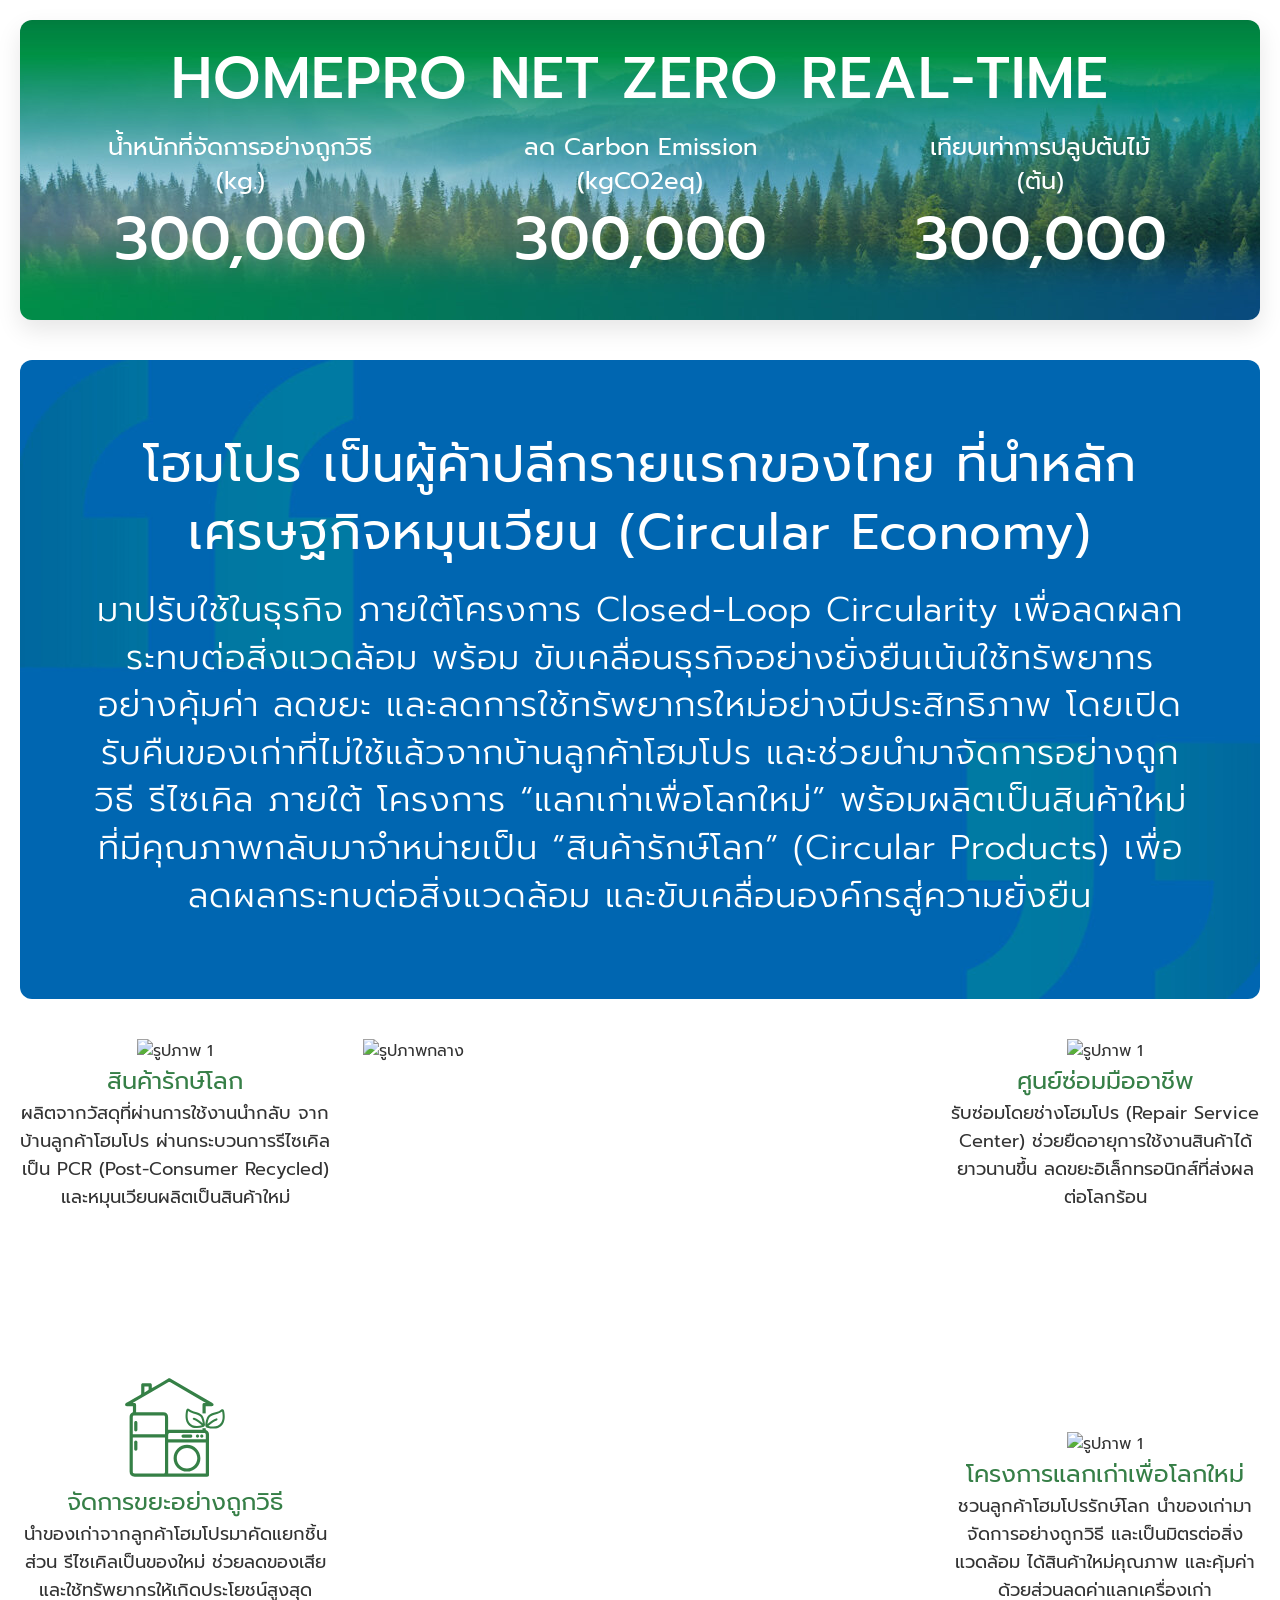
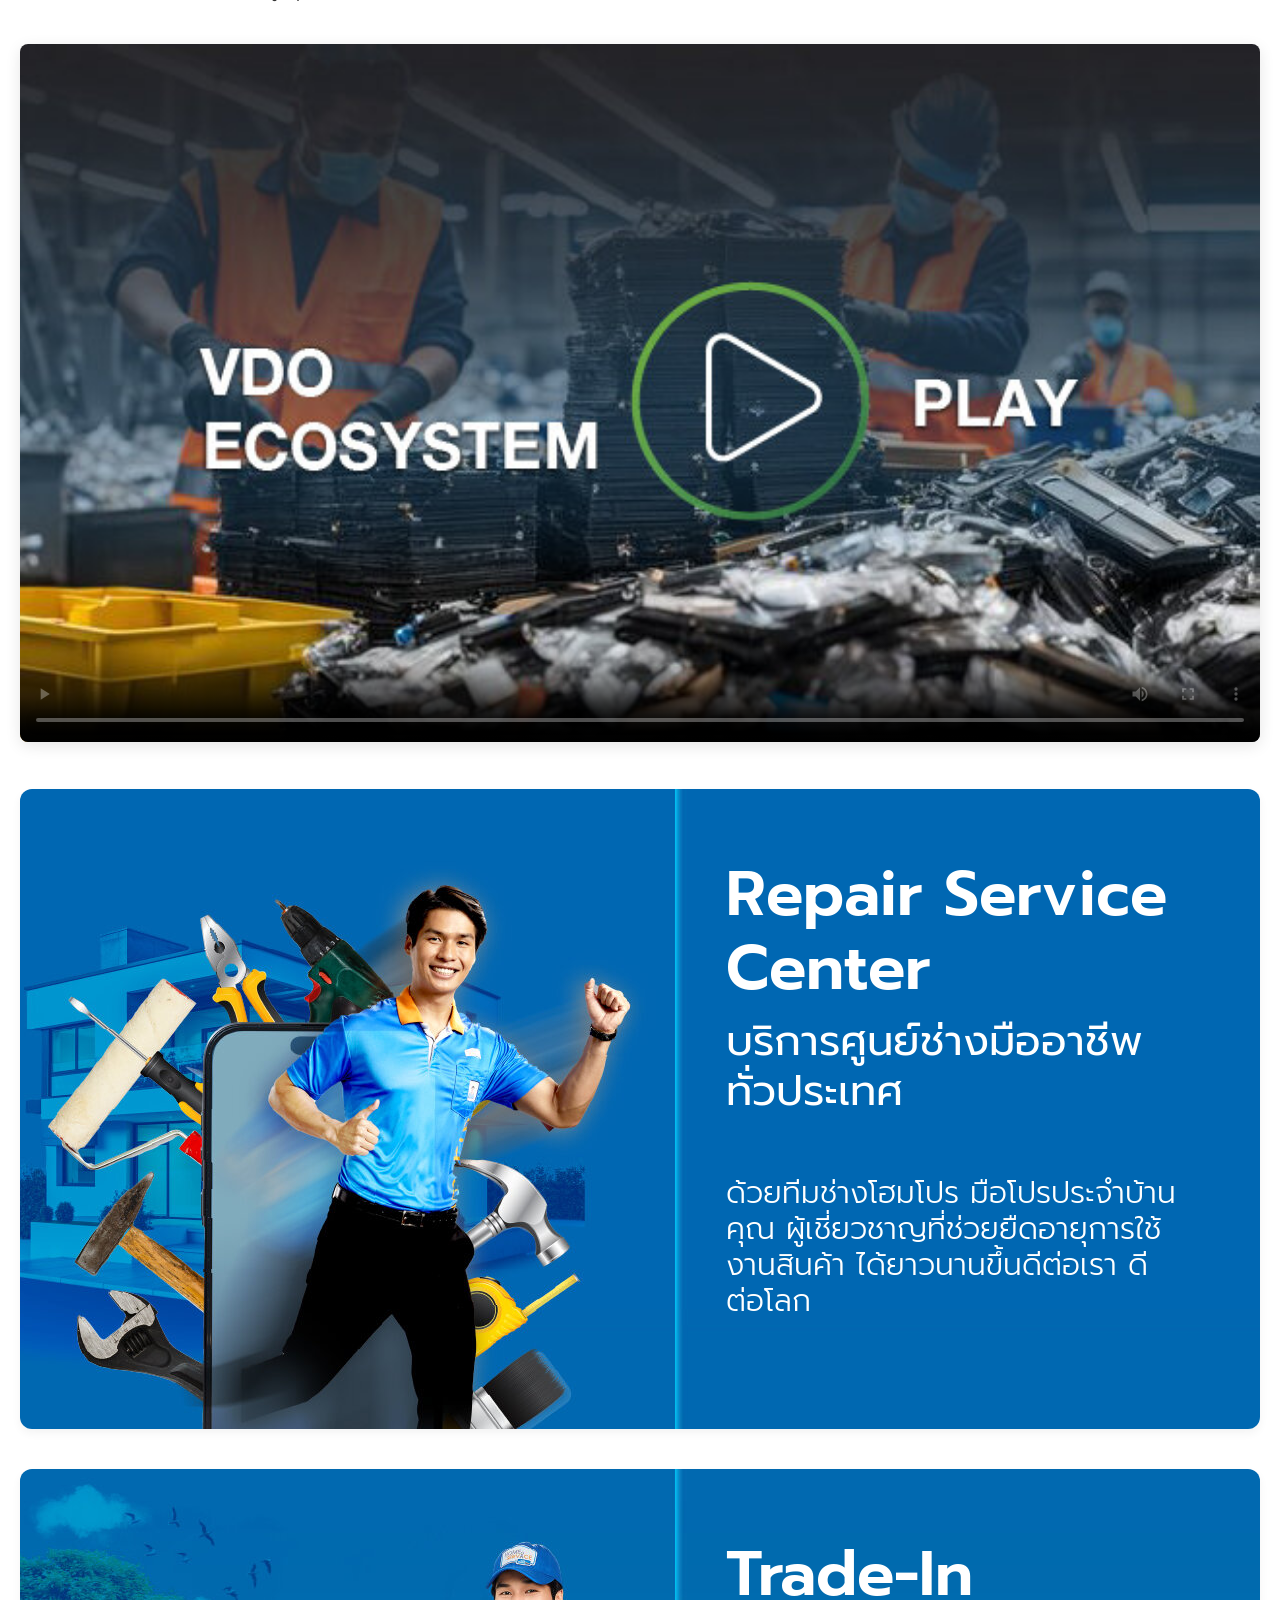
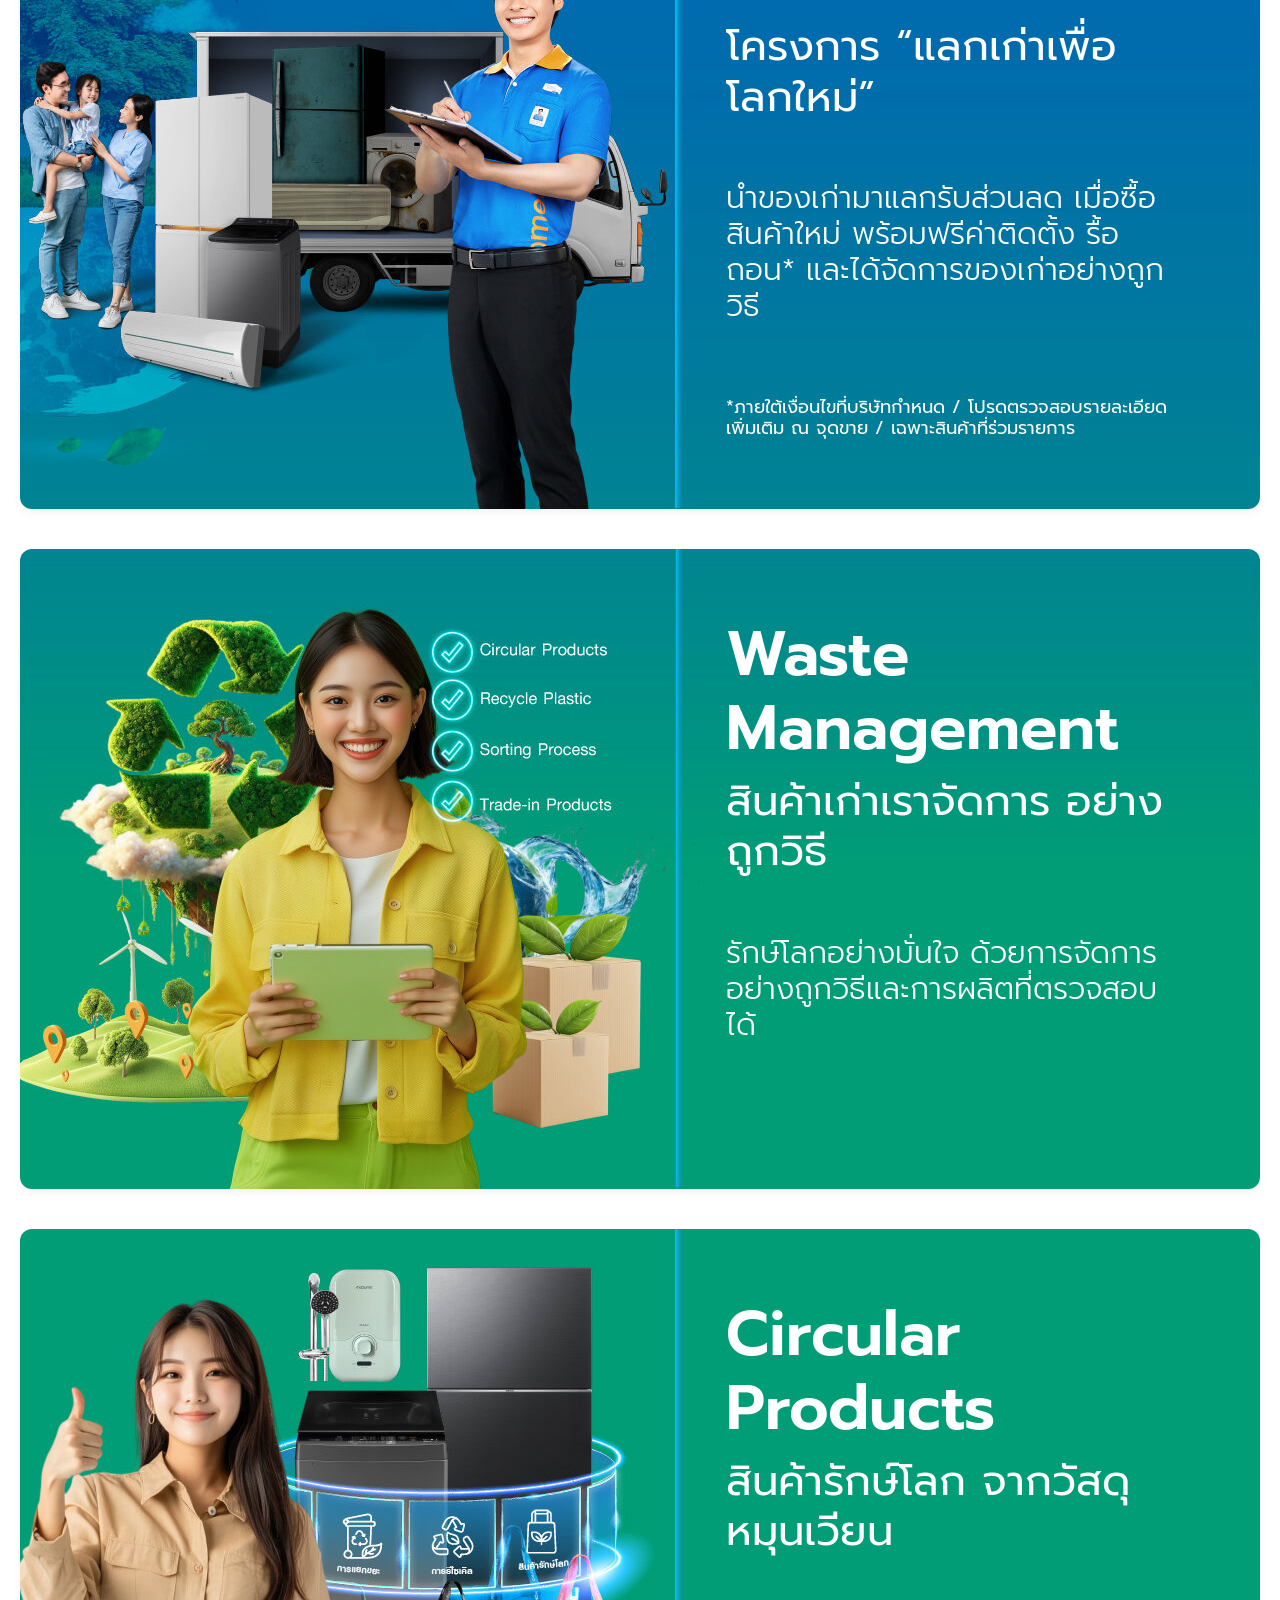
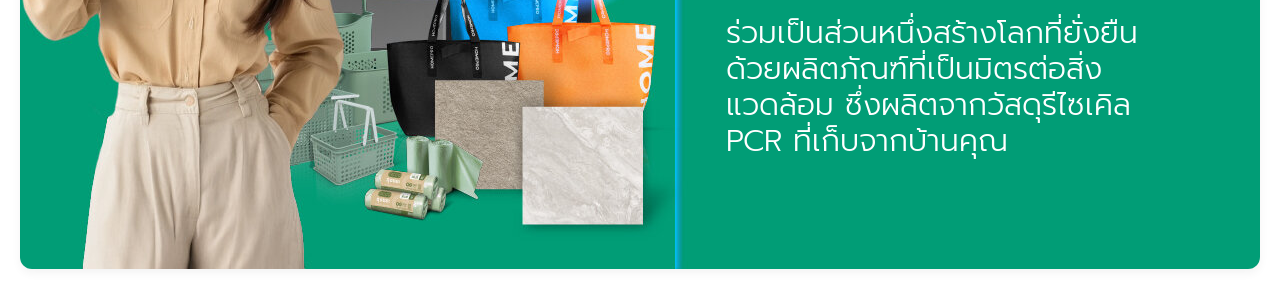
==== commit 94d1e25f: "style: Adjust padding and margins in Waste Management page for improved layout." ====
--- a/bk.html
+++ b/bk.html
@@ -205,7 +205,7 @@
             width: 100%;
             display: flex;
             flex-direction: column;
-            padding: 20px;
+            padding: 20px 30px;
         }
 
         /* Row 1: Main Title Style (Desktop Base) */
@@ -274,7 +274,7 @@
             display: flex;
             justify-content: space-between;
             gap: 20px;
-            margin-top: 15px;
+            margin-top: 8px;
         }
 
         /* New Wrapper for the top two text lines (Default: block) */
@@ -545,7 +545,7 @@
             }
 
             .info-box {
-                padding: 15px 20px;
+                padding: 0 20px;
                 text-align: left;
             }
 
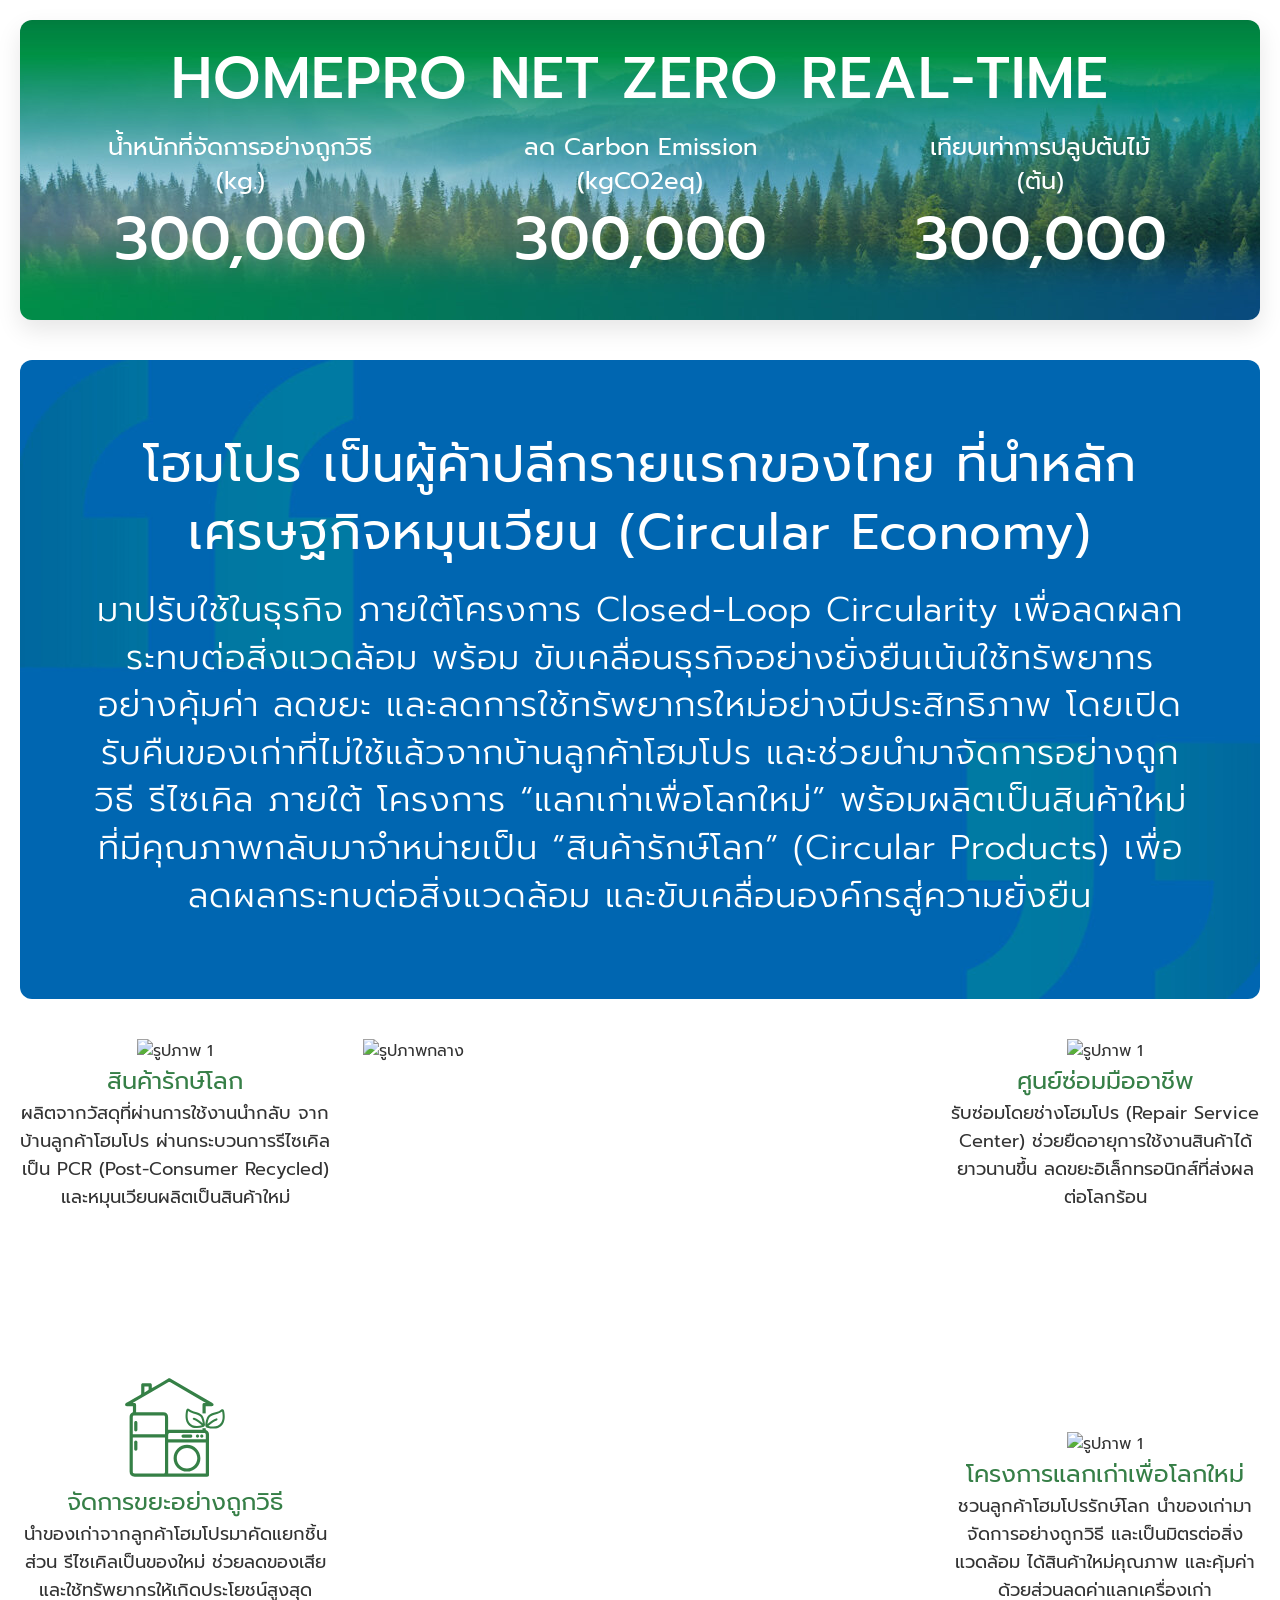
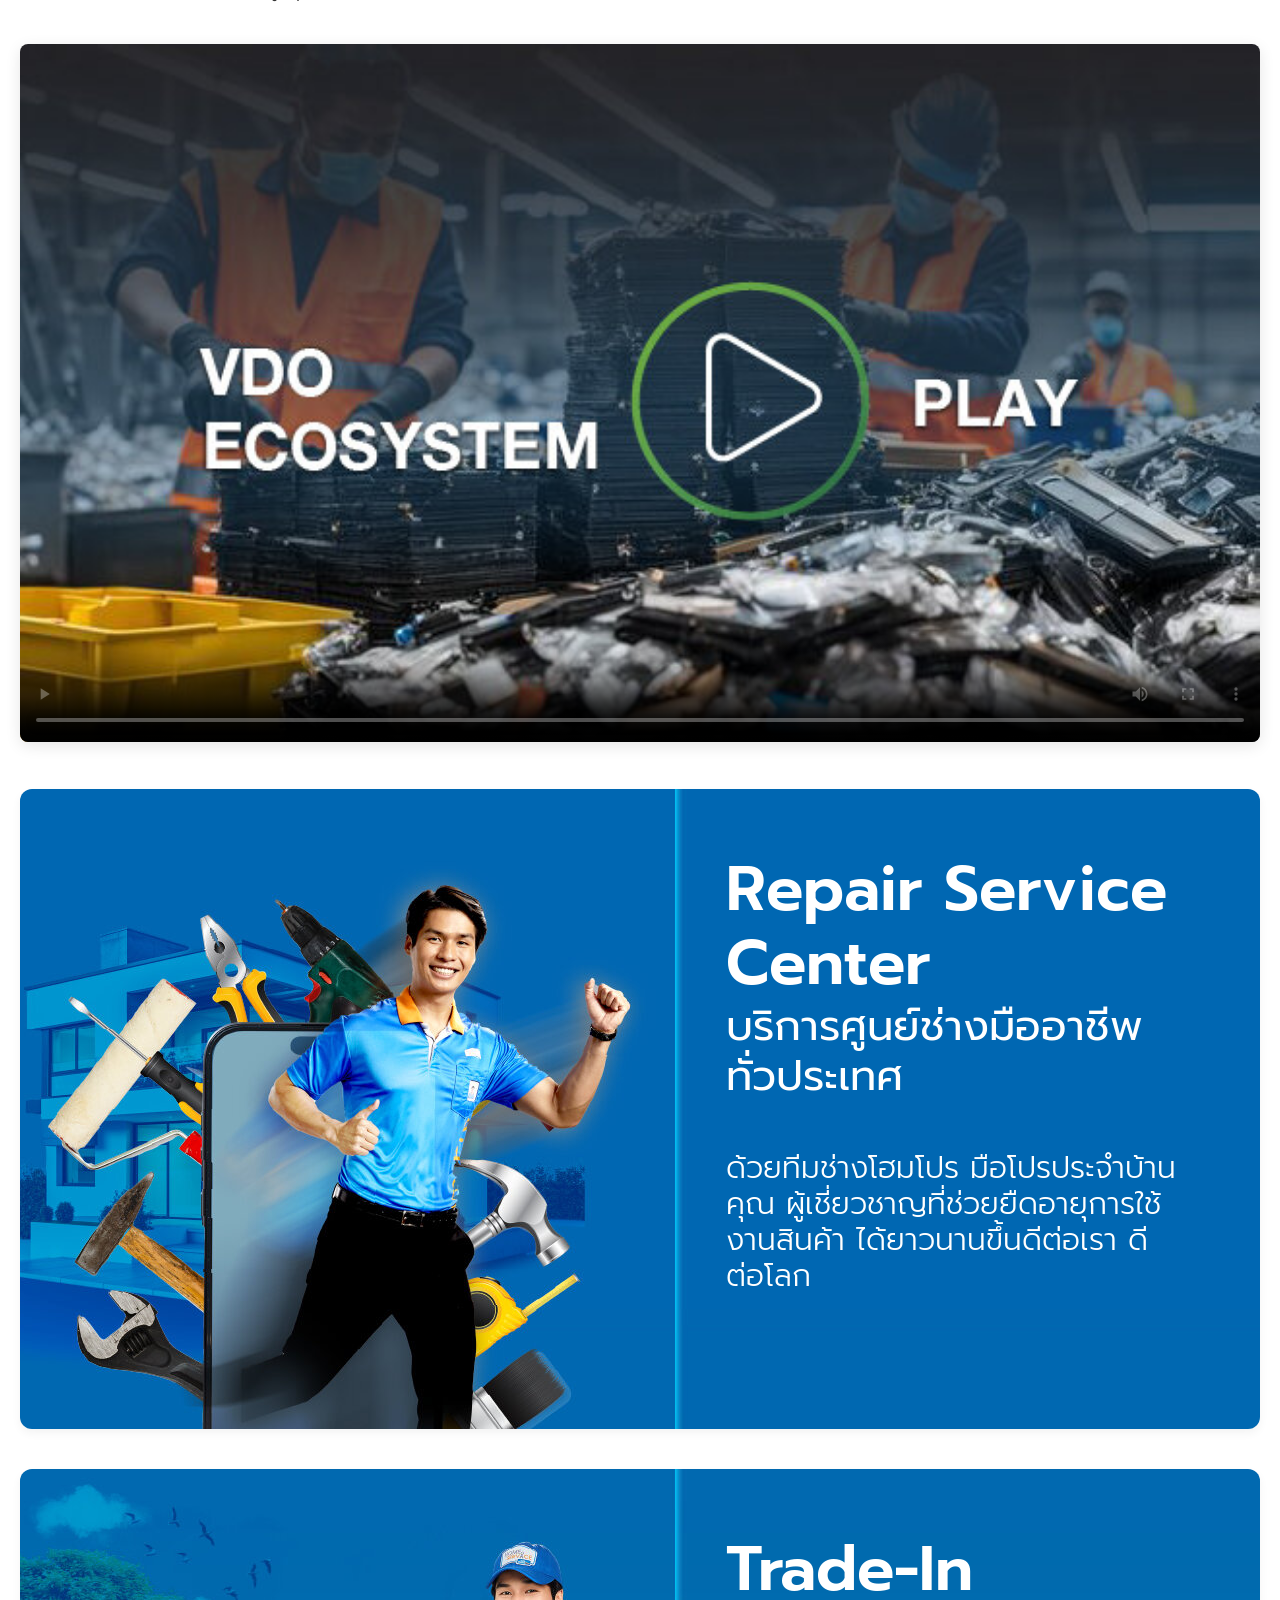
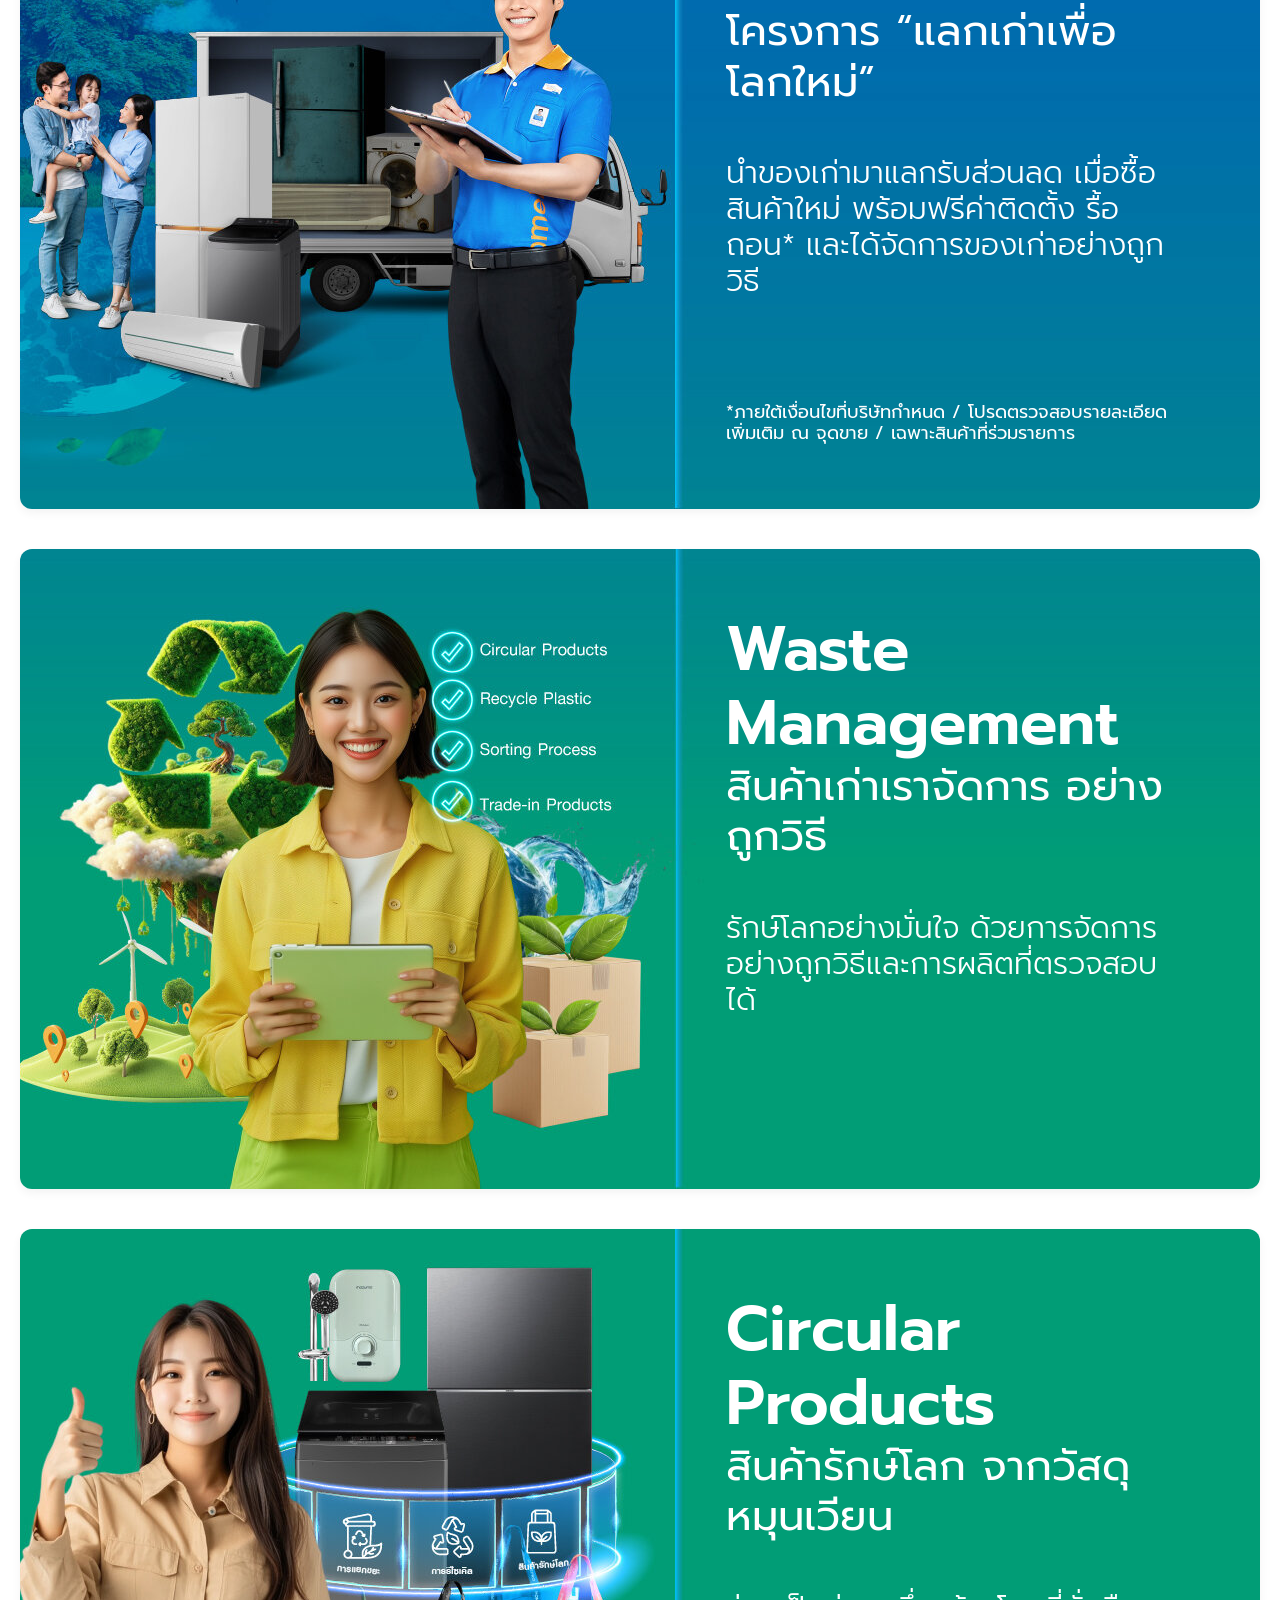
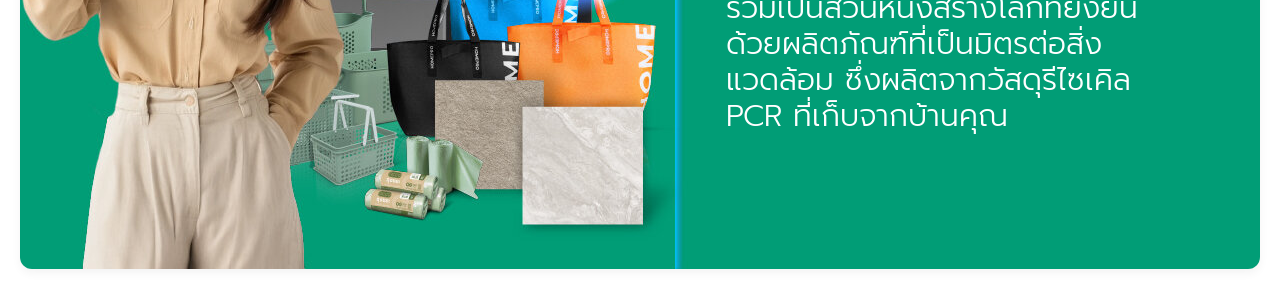
==== commit 47f32af7: "Update content and structure across primary and secondary HTML pages." ====
--- a/bk.html
+++ b/bk.html
@@ -436,7 +436,6 @@
             margin: 0;
             line-height: 1.2;
             color: #ffffff;
-            padding: 5px 0;
         }
 
         .text-line-1 {
@@ -545,7 +544,7 @@
             }
 
             .info-box {
-                padding: 0 20px;
+                padding: 0;
                 text-align: left;
             }
 
@@ -568,7 +567,7 @@
             }
 
             .large-number {
-                font-size: 2.5rem;
+                font-size: 42px;
                 line-height: 1.1;
             }
 
@@ -628,6 +627,19 @@
             .section-3 .section-3-box-content {
                 text-align: left;
                 gap: 1.5rem;
+                align-items: start;
+            }
+
+            .section-3 .section-3-box-content img {
+                width: 55px;
+            }
+
+            .section-3 .section-3-box-content .text-title {
+                font-size: 18px;
+            }
+
+            .section-3 .section-3-box-content .text-content {
+                font-size: 14px;
             }
 
             .video-wrapper {
@@ -647,7 +659,7 @@
                 border-radius: 0;
                 height: 390px;
                 box-sizing: border-box;
-                padding: 20px;
+                padding: 10px 20px;
             }
 
             .half-left-empty {
@@ -664,10 +676,12 @@
             }
 
             .half-right-content .bottom-position {
+                position: absolute;
                 font-size: 10px;
                 text-align: left;
                 width: 70%;
                 left: 0;
+                bottom: 0;
             }
 
             .section-half-grid .text-line-1 {
